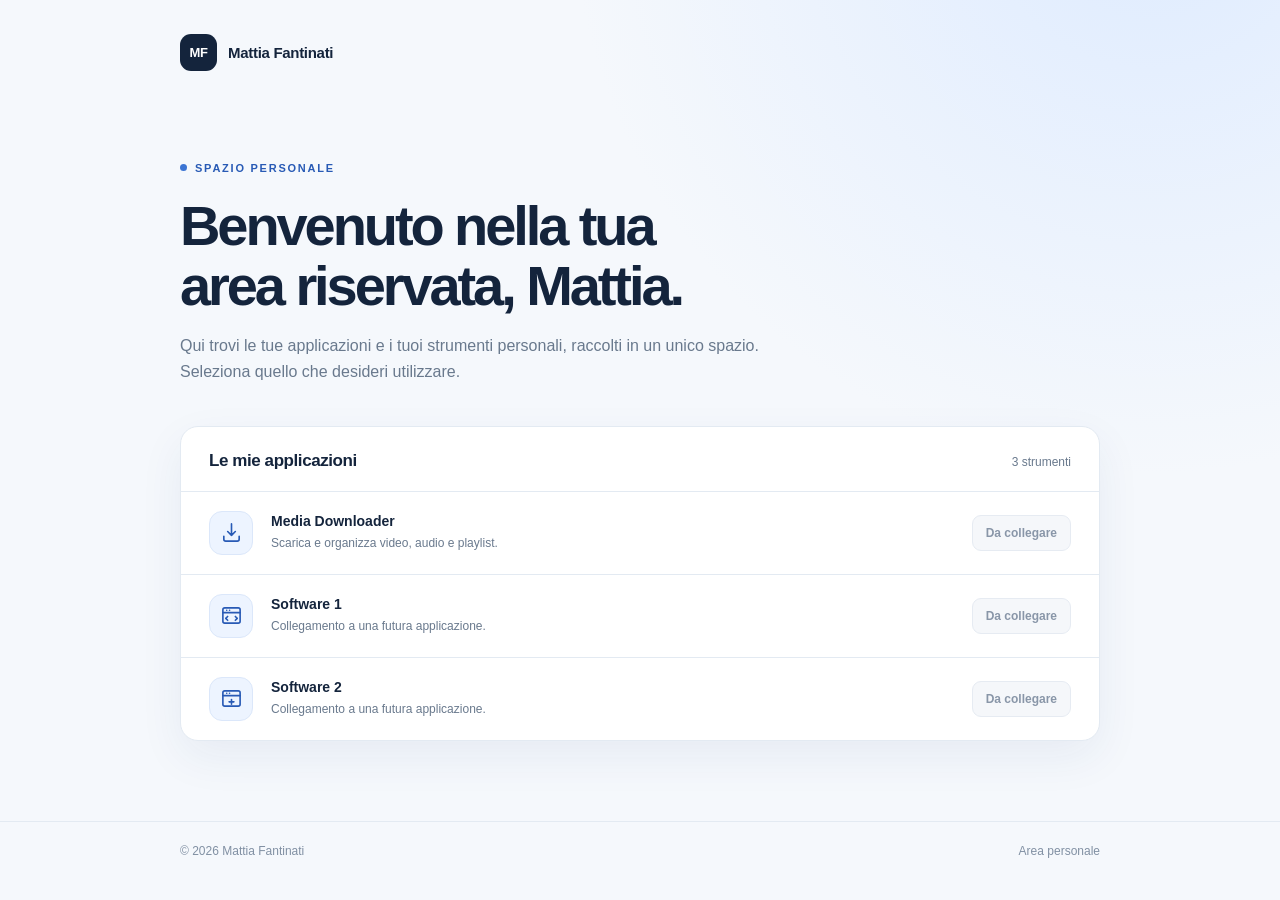
==== area_riservata/index.html @ ef045140 "area riservagta" ====
<!doctype html>
<html lang="it">
<head>
  <meta charset="utf-8">
  <meta name="viewport" content="width=device-width, initial-scale=1">
  <meta name="color-scheme" content="light">
  <meta name="robots" content="noindex, nofollow, noarchive">
  <title>Area riservata | Mattia Fantinati</title>
  <style>
    :root { --ink:#14243c; --muted:#69798d; --line:#e3eaf2; --blue:#285ab5; --blue-dark:#183f85; --bg:#f5f8fc; --white:#fff; }
    * { box-sizing:border-box; }
    html { font-family: -apple-system, BlinkMacSystemFont, "Segoe UI", Inter, sans-serif; }
    body { margin:0; color:var(--ink); background:radial-gradient(circle at 90% -12%, #deebff 0%, transparent 38%),var(--bg); min-height:100vh; }
    .wrap { width:min(100% - 36px, 920px); margin:0 auto; }
    header { padding:34px 0 0; }
    .brand { display:inline-flex; align-items:center; gap:11px; text-decoration:none; color:var(--ink); font-size:15px; font-weight:700; letter-spacing:-.02em; }
    .brand-mark { display:grid; place-items:center; width:37px; height:37px; background:var(--ink); border-radius:11px; color:white; font-weight:750; font-size:13px; }
    main { padding:86px 0 80px; }
    .eyebrow { display:inline-flex; align-items:center; gap:8px; font-size:11px; color:var(--blue); text-transform:uppercase; letter-spacing:.16em; font-weight:750; }
    .eyebrow:before { content:""; height:7px; width:7px; background:#3b74d3; border-radius:50%; }
    h1 { font-size:clamp(36px,5vw,56px); letter-spacing:-.055em; line-height:1.08; margin:21px 0 16px; font-weight:740; }
    .lead { color:var(--muted); line-height:1.65; font-size:16px; margin:0 0 40px; max-width:600px; }
    .panel { background:var(--white); border:1px solid var(--line); box-shadow:0 16px 45px rgba(25,60,115,.065); border-radius:18px; overflow:hidden; }
    .panel-head { display:flex; justify-content:space-between; align-items:baseline; gap:14px; padding:24px 28px 20px; }
    h2 { margin:0; font-size:17px; letter-spacing:-.025em; }
    .panel-head small { font-size:12px; color:var(--muted); }
    .item { display:grid; grid-template-columns:47px minmax(0,1fr) auto; align-items:center; gap:15px; padding:19px 28px; border-top:1px solid var(--line); }
    .app-icon { width:44px; height:44px; display:grid; place-items:center; border:1px solid #dbe7fa; border-radius:13px; background:#edf4ff; color:var(--blue); }
    .app-icon svg { width:23px; height:23px; stroke:currentColor; stroke-width:1.7; stroke-linecap:round; stroke-linejoin:round; fill:none; }
    .app-title { display:block; font-weight:680; font-size:14px; margin:0 0 5px; }
    .app-desc { font-size:12px; color:var(--muted); margin:0; line-height:1.5; }
    .action { min-width:94px; display:inline-flex; align-items:center; justify-content:center; gap:8px; border:1px solid #ccd9eb; background:white; border-radius:9px; text-decoration:none; color:var(--blue-dark); padding:10px 13px; font-size:12px; font-weight:700; transition:background .15s, border-color .15s; }
    .action:hover:not([aria-disabled="true"]) { background:#eef5ff; border-color:#91b5ed; }
    .action:focus-visible { outline:3px solid #7bb0f8; outline-offset:3px; }
    .action[aria-disabled="true"] { cursor:not-allowed; color:#8996a8; background:#f5f7fa; border-color:#e6ebf2; }
    .action svg { width:14px; height:14px; fill:none; stroke:currentColor; stroke-width:2; stroke-linecap:round; stroke-linejoin:round; }
    footer { border-top:1px solid #e3eaf2; padding:22px 0 30px; font-size:12px; color:#8190a3; }
    .footline { display:flex; justify-content:space-between; gap:12px; flex-wrap:wrap; }
    @media (max-width:600px) { header{padding-top:22px;} main{padding:62px 0;} .lead{font-size:15px;} .panel-head{padding:22px 19px 17px; align-items:start; flex-direction:column; gap:5px;} .item{padding:17px 18px; grid-template-columns:40px minmax(0,1fr); gap:12px;} .app-icon{width:40px;height:40px;} .action{grid-column:2; justify-self:start; margin-top:2px;} }
  </style>
</head>
<body>
  <header class="wrap"><a class="brand" href="/" aria-label="Torna al sito principale"><span class="brand-mark">MF</span><span>Mattia Fantinati</span></a></header>
  <main class="wrap">
    <div class="eyebrow">Spazio personale</div>
    <h1>Benvenuto nella tua<br>area riservata, Mattia.</h1>
    <p class="lead">Qui trovi le tue applicazioni e i tuoi strumenti personali, raccolti in un unico spazio. Seleziona quello che desideri utilizzare.</p>
    <section class="panel" aria-labelledby="apps-heading">
      <div class="panel-head"><h2 id="apps-heading">Le mie applicazioni</h2><small>3 strumenti</small></div>
      <div class="item">
        <div class="app-icon" aria-hidden="true"><svg viewBox="0 0 24 24"><path d="M12 3v12m0 0 4-4m-4 4-4-4"/><path d="M4 16v3a2 2 0 0 0 2 2h12a2 2 0 0 0 2-2v-3"/></svg></div>
        <div><span class="app-title">Media Downloader</span><p class="app-desc">Scarica e organizza video, audio e playlist.</p></div>
        <a id="link-media" class="action" href="#" aria-disabled="true" tabindex="-1">Da collegare</a>
      </div>
      <div class="item">
        <div class="app-icon" aria-hidden="true"><svg viewBox="0 0 24 24"><rect x="3" y="4" width="18" height="16" rx="2"/><path d="M3 9h18M7 6.5h.01M10 6.5h.01M8 13l-2 2 2 2m8-4 2 2-2 2"/></svg></div>
        <div><span class="app-title">Software 1</span><p class="app-desc">Collegamento a una futura applicazione.</p></div>
        <a id="link-app1" class="action" href="#" aria-disabled="true" tabindex="-1">Da collegare</a>
      </div>
      <div class="item">
        <div class="app-icon" aria-hidden="true"><svg viewBox="0 0 24 24"><rect x="3" y="4" width="18" height="16" rx="2"/><path d="M3 9h18M7 6.5h.01M10 6.5h.01M12 13v5m-2.5-2.5h5"/></svg></div>
        <div><span class="app-title">Software 2</span><p class="app-desc">Collegamento a una futura applicazione.</p></div>
        <a id="link-app2" class="action" href="#" aria-disabled="true" tabindex="-1">Da collegare</a>
      </div>
    </section>
  </main>
  <footer><div class="wrap footline"><span>© <span id="year">2026</span> Mattia Fantinati</span><span>Area personale</span></div></footer>
  <script>
    // Inserisci gli URL effettivi quando le applicazioni sono disponibili.
    // Esempio: media: 'https://downloader.mattiafantinati.it'
    const APP_LINKS = { media: '', app1: '', app2: '' };
    const bindings = [['link-media', APP_LINKS.media], ['link-app1', APP_LINKS.app1], ['link-app2', APP_LINKS.app2]];
    for (const [id, url] of bindings) {
      const a = document.getElementById(id);
      if (url && /^https:\/\//i.test(url)) {
        a.href = url;
        a.textContent = 'Apri';
        a.removeAttribute('aria-disabled');
        a.removeAttribute('tabindex');
        a.insertAdjacentHTML('beforeend', ' <svg viewBox="0 0 24 24" aria-hidden="true"><path d="M7 17 17 7M8 7h9v9"/></svg>');
      } else {
        a.addEventListener('click', e => e.preventDefault());
      }
    }
    document.getElementById('year').textContent = new Date().getFullYear();
  </script>
</body>
</html>
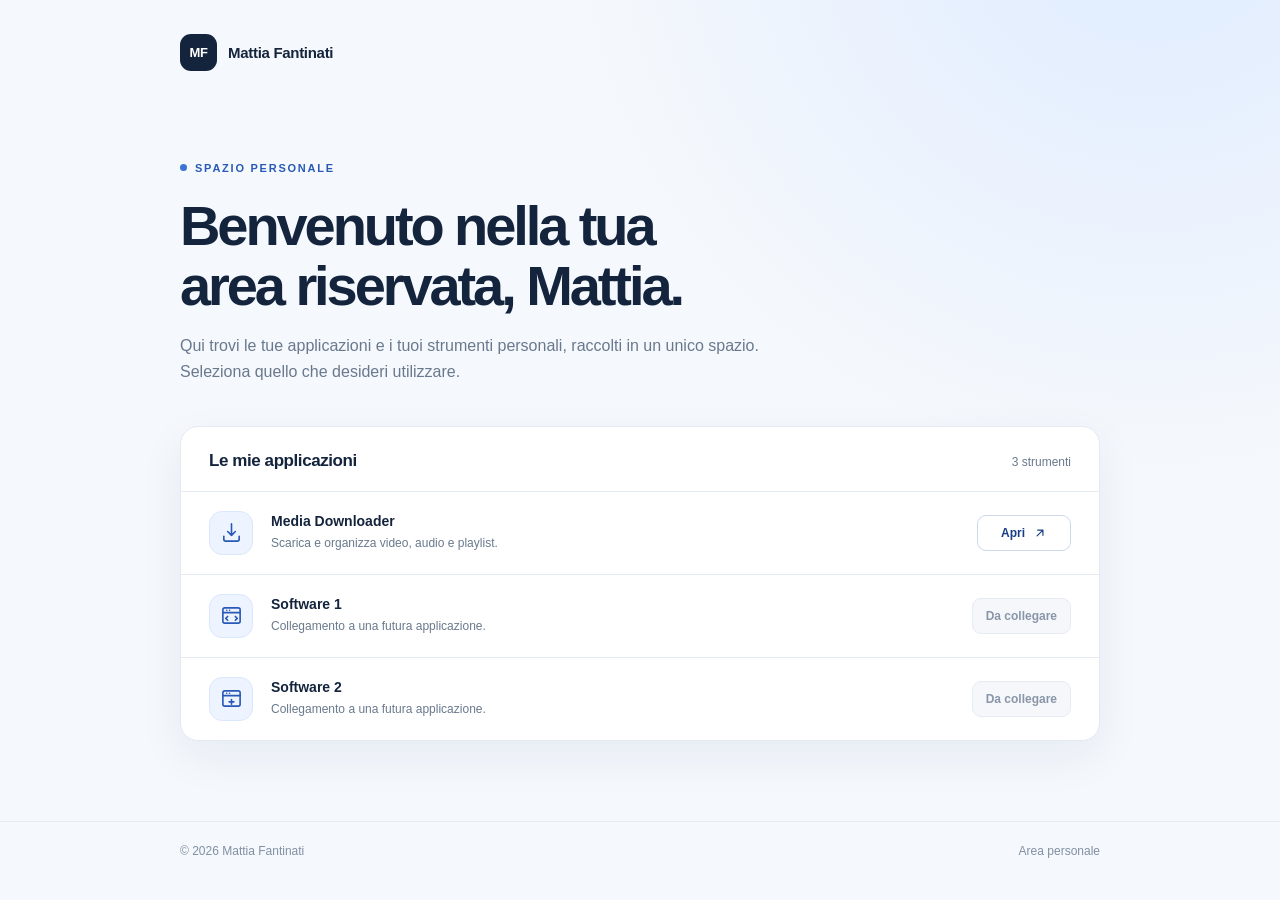
==== commit d26ce38d: "Collega il downloader nell'area riservata" ====
--- a/area_riservata/index.html
+++ b/area_riservata/index.html
@@ -50,7 +50,7 @@
       <div class="item">
         <div class="app-icon" aria-hidden="true"><svg viewBox="0 0 24 24"><path d="M12 3v12m0 0 4-4m-4 4-4-4"/><path d="M4 16v3a2 2 0 0 0 2 2h12a2 2 0 0 0 2-2v-3"/></svg></div>
         <div><span class="app-title">Media Downloader</span><p class="app-desc">Scarica e organizza video, audio e playlist.</p></div>
-        <a id="link-media" class="action" href="#" aria-disabled="true" tabindex="-1">Da collegare</a>
+        <a id="link-media" class="action" href="https://downloader.mattiafantinati.it" aria-disabled="true" tabindex="-1">Da collegare</a>
       </div>
       <div class="item">
         <div class="app-icon" aria-hidden="true"><svg viewBox="0 0 24 24"><rect x="3" y="4" width="18" height="16" rx="2"/><path d="M3 9h18M7 6.5h.01M10 6.5h.01M8 13l-2 2 2 2m8-4 2 2-2 2"/></svg></div>
@@ -68,8 +68,7 @@
   <script>
     // Inserisci gli URL effettivi quando le applicazioni sono disponibili.
     // Esempio: media: 'https://downloader.mattiafantinati.it'
-    const APP_LINKS = { media: '', app1: '', app2: '' };
-    const bindings = [['link-media', APP_LINKS.media], ['link-app1', APP_LINKS.app1], ['link-app2', APP_LINKS.app2]];
+const APP_LINKS = { media: 'https://downloader.mattiafantinati.it/', app1: '', app2: '' };    const bindings = [['link-media', APP_LINKS.media], ['link-app1', APP_LINKS.app1], ['link-app2', APP_LINKS.app2]];
     for (const [id, url] of bindings) {
       const a = document.getElementById(id);
       if (url && /^https:\/\//i.test(url)) {
